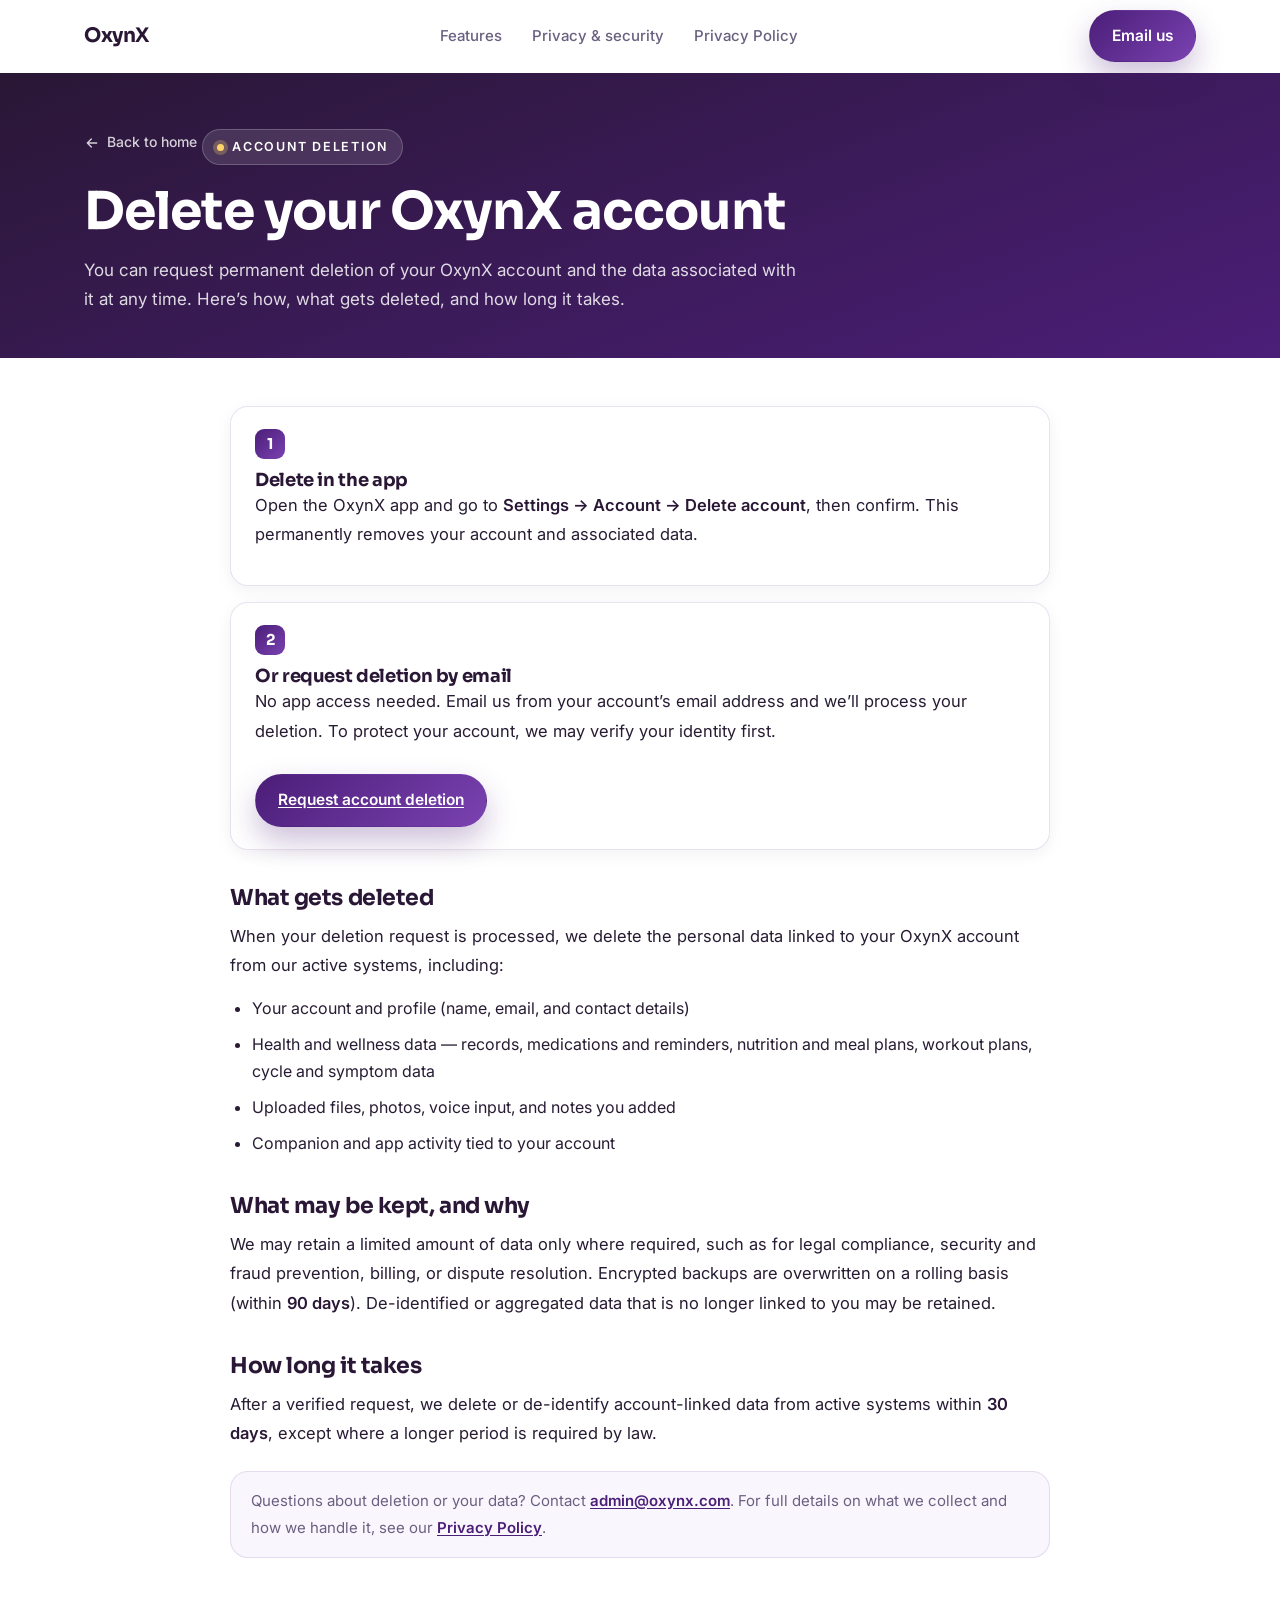
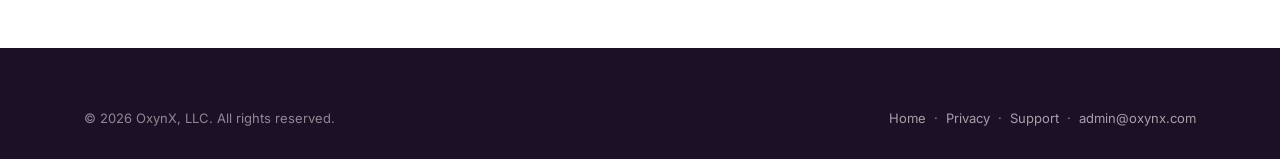
==== delete-account/index.html @ b90e47a6 "Add dedicated /delete-account/ page for Play Store account-deletion requirement Standalone, deletion" ====
<!DOCTYPE html>
<html lang="en">
<head>
  <meta charset="utf-8" />
  <meta name="viewport" content="width=device-width, initial-scale=1" />
  <title>Delete your account — OxynX</title>
  <meta name="description" content="How to request permanent deletion of your OxynX account and associated data, what is deleted, what may be retained, and how long it takes." />
  <meta name="theme-color" content="#291735" />
  <link rel="canonical" href="https://oxynx.com/delete-account/" />
  <link rel="icon" href="../favicon.svg" type="image/svg+xml" />
  <link rel="preconnect" href="https://fonts.googleapis.com" />
  <link rel="preconnect" href="https://fonts.gstatic.com" crossorigin />
  <link href="https://fonts.googleapis.com/css2?family=Inter:wght@400;500;600;700&family=Sora:wght@600;700;800&display=swap" rel="stylesheet" />
  <style>
  :root {
    --ink: #1c1026; --deep: #291735; --accent: #4b1e78; --accent-2: #7a42b1; --gold: #ffd56b; --gold-soft: #fff3bf;
    --bg: #ffffff; --bg-soft: #faf6fe; --bg-tint: #f3ecfb; --surface: #ffffff;
    --text: #271c33; --muted: #6a6080; --line: rgba(74,30,120,0.12); --line-strong: rgba(74,30,120,0.22);
    --radius: 18px; --shadow-sm: 0 4px 16px rgba(41,23,53,0.06); --shadow: 0 18px 44px rgba(41,23,53,0.10);
    --maxw: 1160px;
    --font-sans: "Inter", -apple-system, BlinkMacSystemFont, "Segoe UI", Roboto, Helvetica, Arial, sans-serif;
    --font-display: "Sora", var(--font-sans);
  }
  * { box-sizing: border-box; }
  html { scroll-behavior: smooth; -webkit-text-size-adjust: 100%; }
  body { margin: 0; font-family: var(--font-sans); color: var(--text); background: var(--bg); line-height: 1.6; font-size: 17px; -webkit-font-smoothing: antialiased; overflow-x: hidden; }
  a { color: var(--accent); text-decoration: none; }
  a:hover { color: var(--accent-2); }
  h1, h2, h3, h4 { font-family: var(--font-display); color: var(--deep); line-height: 1.1; letter-spacing: -0.02em; margin: 0; font-weight: 700; }
  .container { width: 100%; max-width: var(--maxw); margin: 0 auto; padding: 0 24px; }
  .eyebrow { display: inline-flex; align-items: center; gap: 8px; font-size: 12.5px; font-weight: 600; letter-spacing: 0.14em; text-transform: uppercase; color: var(--accent); background: var(--bg-tint); border: 1px solid var(--line); padding: 7px 14px; border-radius: 999px; }
  .eyebrow .dot { width: 7px; height: 7px; border-radius: 999px; background: var(--gold); box-shadow: 0 0 0 4px rgba(255,213,107,0.25); }
  .btn { display: inline-flex; align-items: center; gap: 9px; font-family: var(--font-sans); font-weight: 600; font-size: 15.5px; padding: 13px 22px; border-radius: 999px; border: 1px solid transparent; cursor: pointer; transition: transform .18s ease, box-shadow .18s ease; white-space: nowrap; }
  .btn--primary { background: linear-gradient(135deg, var(--accent) 0%, var(--accent-2) 100%); color: #fff; box-shadow: 0 14px 30px rgba(75,30,120,0.28); }
  .btn--primary:hover { transform: translateY(-2px); color: #fff; box-shadow: 0 20px 38px rgba(75,30,120,0.34); }

  .nav { position: sticky; top: 0; z-index: 60; backdrop-filter: saturate(180%) blur(14px); background: rgba(255,255,255,0.74); border-bottom: 1px solid transparent; transition: border-color .2s ease, box-shadow .2s ease; }
  .nav.is-stuck { border-color: var(--line); box-shadow: 0 6px 24px rgba(41,23,53,0.06); }
  .nav__inner { display: flex; align-items: center; justify-content: space-between; height: 72px; }
  .brand { display: inline-flex; align-items: center; gap: 11px; font-family: var(--font-display); font-weight: 700; font-size: 20px; color: var(--deep); letter-spacing: -0.02em; }
  .brand:hover { color: var(--deep); }
  .nav__links { display: flex; align-items: center; gap: 30px; }
  .nav__links a { color: var(--muted); font-weight: 500; font-size: 15px; }
  .nav__links a:hover { color: var(--deep); }
  .nav__cta { display: flex; align-items: center; gap: 12px; }
  .nav__toggle { display: none; background: none; border: 1px solid var(--line-strong); border-radius: 12px; width: 42px; height: 42px; align-items: center; justify-content: center; cursor: pointer; }
  .nav__toggle svg { width: 22px; height: 22px; color: var(--deep); }

  .legal-hero { background: linear-gradient(160deg, var(--deep), var(--accent)); color: #fff; padding: 56px 0 44px; }
  .legal-hero .eyebrow { background: rgba(255,255,255,0.12); color: #fff; border-color: rgba(255,255,255,0.2); }
  .legal-hero h1 { color: #fff; font-size: clamp(34px, 5vw, 52px); margin: 18px 0 0; }
  .legal-hero p { color: rgba(255,255,255,0.84); margin: 16px 0 0; max-width: 720px; font-size: 17px; line-height: 1.7; }
  .legal-hero .back { display: inline-flex; align-items: center; gap: 7px; color: rgba(255,255,255,0.8); font-size: 14px; font-weight: 500; margin-bottom: 4px; }
  .legal-hero .back svg { width: 16px; height: 16px; }

  .wrap { padding: 48px 0 90px; background: var(--bg); }
  .doc { max-width: 820px; margin: 0 auto; }
  .steps { display: grid; gap: 16px; margin: 0 0 34px; }
  .step { background: var(--surface); border: 1px solid var(--line); border-radius: var(--radius); padding: 22px 24px; box-shadow: var(--shadow-sm); }
  .step .k { display: inline-flex; align-items: center; justify-content: center; width: 30px; height: 30px; border-radius: 9px; background: linear-gradient(135deg, var(--accent), var(--accent-2)); color: #fff; font-family: var(--font-display); font-weight: 700; font-size: 15px; margin-bottom: 12px; }
  .step h3 { font-size: 18px; }
  .step p { color: var(--text); margin: 8px 0 0; font-size: 16px; line-height: 1.7; }
  .step .btn { margin-top: 14px; }
  .doc h2 { font-size: 22px; color: var(--deep); margin: 36px 0 12px; }
  .doc p { color: var(--text); margin: 0 0 14px; font-size: 16.5px; line-height: 1.78; }
  .doc ul { margin: 0 0 18px; padding-left: 22px; }
  .doc li { margin-bottom: 9px; line-height: 1.7; font-size: 16px; }
  .doc strong { color: var(--deep); font-weight: 600; }
  .doc a { font-weight: 600; text-decoration: underline; text-underline-offset: 2px; }
  .note { background: var(--bg-soft); border: 1px solid var(--line); border-radius: var(--radius); padding: 16px 20px; margin-top: 22px; }
  .note p { margin: 0; font-size: 15px; color: var(--muted); }

  .footer { background: var(--ink); color: rgba(255,255,255,0.7); padding: 60px 0 30px; }
  .footer__bottom { display: flex; flex-wrap: wrap; justify-content: space-between; gap: 12px; font-size: 13px; color: rgba(255,255,255,0.5); }
  .footer__bottom a { color: rgba(255,255,255,0.6); }
  .footer__bottom a:hover { color: var(--gold-soft); }

  @media (max-width: 760px) {
    .container { padding: 0 18px; }
    .nav__links { display: none; }
    .nav__toggle { display: inline-flex; }
    .nav.open .nav__links { display: flex; flex-direction: column; gap: 0; position: absolute; top: 72px; left: 0; right: 0; background: rgba(255,255,255,0.98); border-bottom: 1px solid var(--line); padding: 8px 18px 16px; box-shadow: var(--shadow); }
    .nav.open .nav__links a { padding: 13px 2px; font-size: 17px; }
    .nav__cta .btn--primary { padding: 10px 15px; font-size: 14px; }
    .brand { font-size: 18px; }
    .legal-hero { padding: 40px 0 32px; }
    .wrap { padding: 34px 0 72px; }
    .doc h2 { font-size: 20px; }
    .doc p { font-size: 16px; }
    .step .btn { width: 100%; justify-content: center; }
  }
  </style>
</head>
<body>
  <header class="nav" id="nav">
    <div class="container nav__inner">
      <a class="brand" href="../" aria-label="OxynX home">OxynX</a>
      <nav class="nav__links" aria-label="Primary">
        <a href="../#features">Features</a>
        <a href="../#security">Privacy &amp; security</a>
        <a href="../privacy/">Privacy Policy</a>
      </nav>
      <div class="nav__cta">
        <a class="btn btn--primary" href="mailto:admin@oxynx.com?subject=Delete%20my%20account">Email us</a>
        <button class="nav__toggle" id="navToggle" aria-label="Menu" aria-expanded="false">
          <svg viewBox="0 0 24 24" fill="none" stroke="currentColor" stroke-width="2" stroke-linecap="round"><path d="M4 7h16M4 12h16M4 17h16"/></svg>
        </button>
      </div>
    </div>
  </header>

  <section class="legal-hero">
    <div class="container">
      <a class="back" href="../"><svg viewBox="0 0 24 24" fill="none" stroke="currentColor" stroke-width="2" stroke-linecap="round" stroke-linejoin="round"><path d="M19 12H5M11 18l-6-6 6-6"/></svg>Back to home</a>
      <span class="eyebrow"><span class="dot"></span>Account deletion</span>
      <h1>Delete your OxynX account</h1>
      <p>You can request permanent deletion of your OxynX account and the data associated with it at any time. Here’s how, what gets deleted, and how long it takes.</p>
    </div>
  </section>

  <div class="wrap">
    <div class="container">
      <article class="doc">
        <div class="steps">
          <div class="step">
            <span class="k">1</span>
            <h3>Delete in the app</h3>
            <p>Open the OxynX app and go to <strong>Settings → Account → Delete account</strong>, then confirm. This permanently removes your account and associated data.</p>
          </div>
          <div class="step">
            <span class="k">2</span>
            <h3>Or request deletion by email</h3>
            <p>No app access needed. Email us from your account’s email address and we’ll process your deletion. To protect your account, we may verify your identity first.</p>
            <a class="btn btn--primary" href="mailto:admin@oxynx.com?subject=Delete%20my%20account&amp;body=Please%20delete%20my%20OxynX%20account%20and%20associated%20data.%20My%20account%20email%20is%3A%20">Request account deletion</a>
          </div>
        </div>

        <h2>What gets deleted</h2>
        <p>When your deletion request is processed, we delete the personal data linked to your OxynX account from our active systems, including:</p>
        <ul>
          <li>Your account and profile (name, email, and contact details)</li>
          <li>Health and wellness data — records, medications and reminders, nutrition and meal plans, workout plans, cycle and symptom data</li>
          <li>Uploaded files, photos, voice input, and notes you added</li>
          <li>Companion and app activity tied to your account</li>
        </ul>

        <h2>What may be kept, and why</h2>
        <p>We may retain a limited amount of data only where required, such as for legal compliance, security and fraud prevention, billing, or dispute resolution. Encrypted backups are overwritten on a rolling basis (within <strong>90 days</strong>). De-identified or aggregated data that is no longer linked to you may be retained.</p>

        <h2>How long it takes</h2>
        <p>After a verified request, we delete or de-identify account-linked data from active systems within <strong>30 days</strong>, except where a longer period is required by law.</p>

        <div class="note">
          <p>Questions about deletion or your data? Contact <a href="mailto:admin@oxynx.com?subject=Account%20Deletion%20Question">admin@oxynx.com</a>. For full details on what we collect and how we handle it, see our <a href="../privacy/">Privacy Policy</a>.</p>
        </div>
      </article>
    </div>
  </div>

  <footer class="footer">
    <div class="container">
      <div class="footer__bottom">
        <div>© <span id="year">2026</span> OxynX, LLC. All rights reserved.</div>
        <div><a href="../">Home</a> &nbsp;·&nbsp; <a href="../privacy/">Privacy</a> &nbsp;·&nbsp; <a href="../support/">Support</a> &nbsp;·&nbsp; <a href="mailto:admin@oxynx.com">admin@oxynx.com</a></div>
      </div>
    </div>
  </footer>

  <script>
  (function () {
    "use strict";
    document.querySelectorAll("#year").forEach(function (el) { el.textContent = new Date().getFullYear(); });
    var nav = document.getElementById("nav");
    if (nav) {
      var onScroll = function () { nav.classList.toggle("is-stuck", window.scrollY > 8); };
      onScroll();
      window.addEventListener("scroll", onScroll, { passive: true });
    }
    var toggle = document.getElementById("navToggle");
    if (toggle && nav) {
      toggle.addEventListener("click", function () {
        var open = nav.classList.toggle("open");
        toggle.setAttribute("aria-expanded", open ? "true" : "false");
      });
    }
  })();
  </script>
</body>
</html>
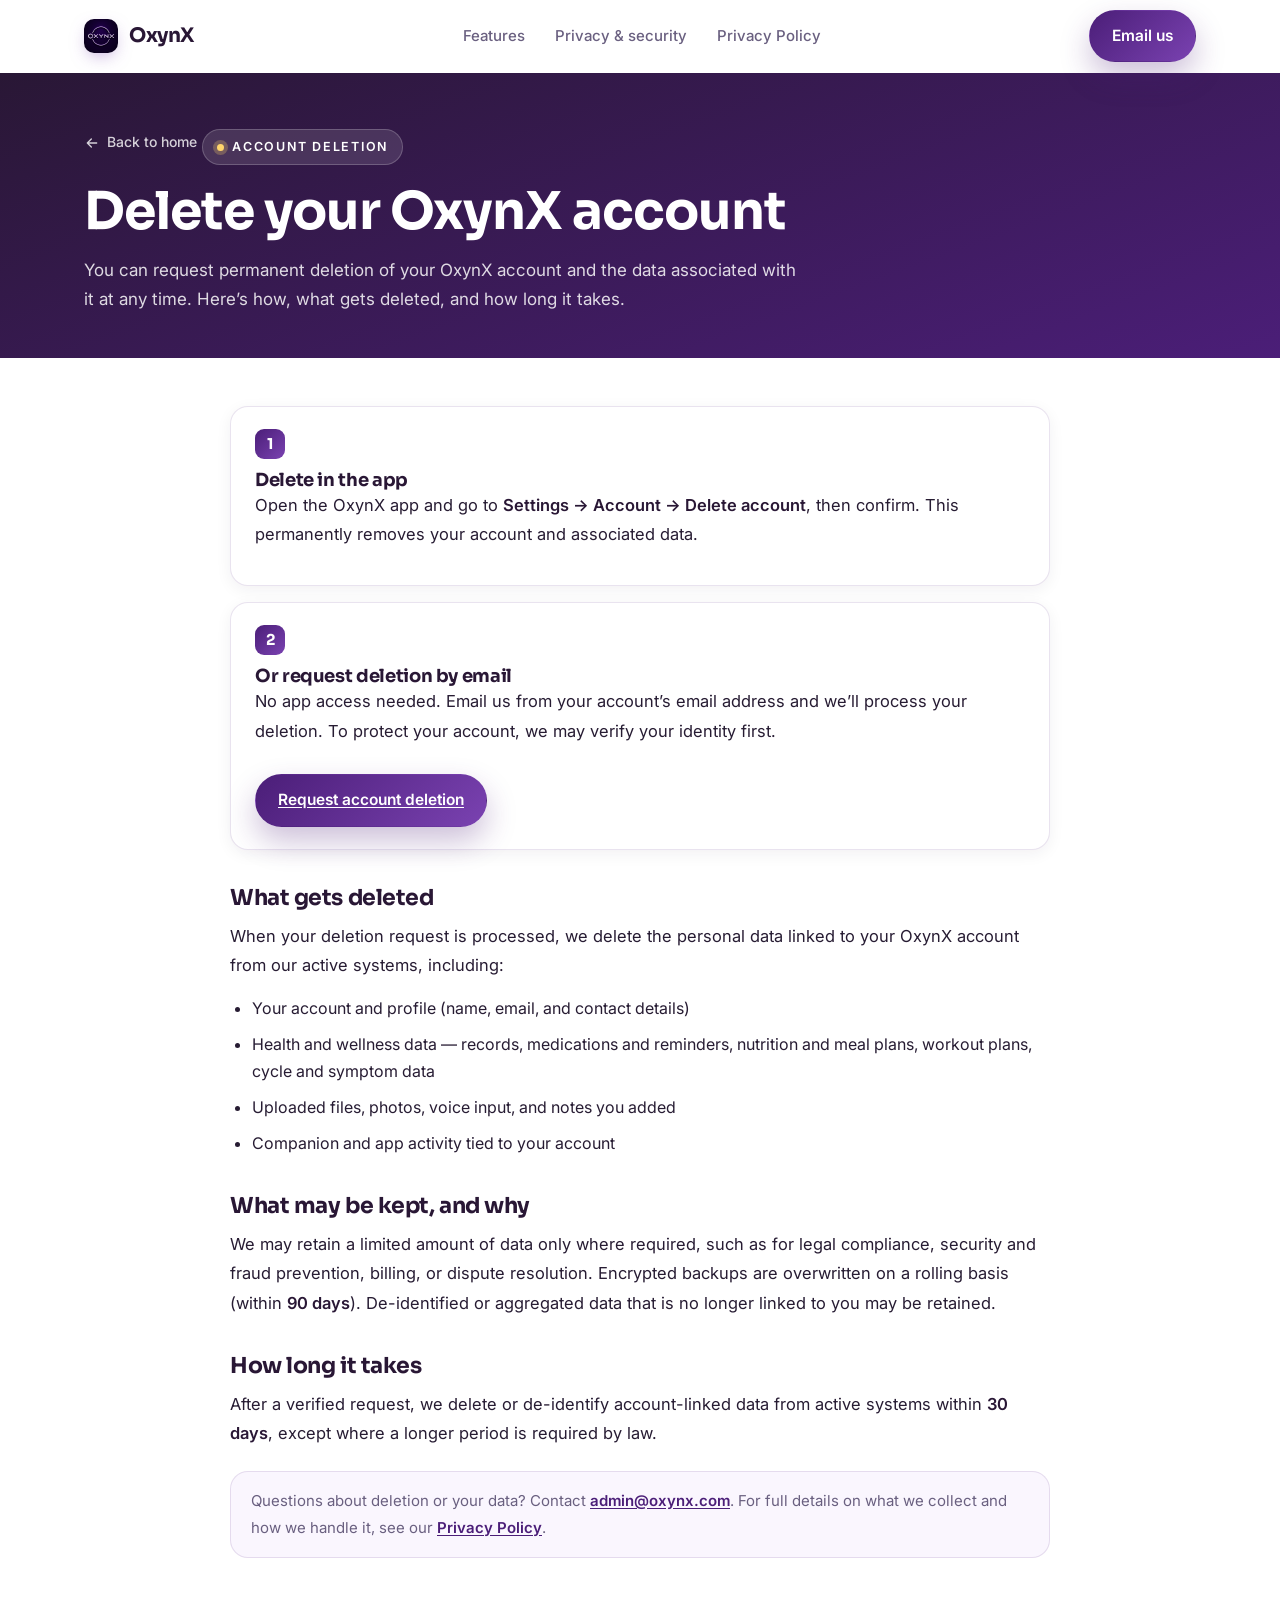
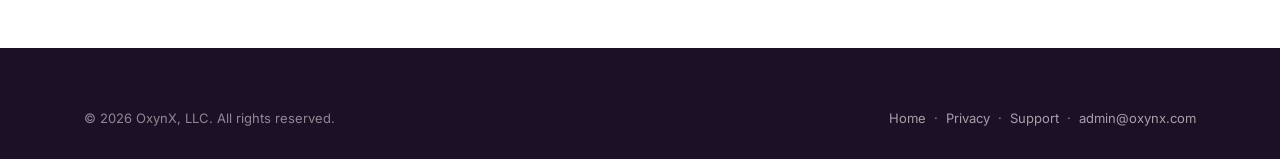
==== commit 1b9e832c: "New homepage: React redesign with an explorable app phone - Homepage rebuilt from the new design (Re" ====
--- a/delete-account/index.html
+++ b/delete-account/index.html
@@ -2,12 +2,32 @@
 <html lang="en">
 <head>
   <meta charset="utf-8" />
+  <!-- Google tag (gtag.js) — GA4 -->
+  <script async src="https://www.googletagmanager.com/gtag/js?id=G-YJ0913E5GP"></script>
+  <script>
+    window.dataLayer = window.dataLayer || [];
+    function gtag(){dataLayer.push(arguments);}
+    gtag('js', new Date());
+    gtag('config', 'G-YJ0913E5GP');
+  </script>
   <meta name="viewport" content="width=device-width, initial-scale=1" />
   <title>Delete your account — OxynX</title>
   <meta name="description" content="How to request permanent deletion of your OxynX account and associated data, what is deleted, what may be retained, and how long it takes." />
   <meta name="theme-color" content="#291735" />
   <link rel="canonical" href="https://oxynx.com/delete-account/" />
-  <link rel="icon" href="../favicon.svg" type="image/svg+xml" />
+  <meta property="og:type" content="website" />
+  <meta property="og:site_name" content="OxynX" />
+  <meta property="og:locale" content="en_US" />
+  <meta property="og:title" content="Delete your account — OxynX" />
+  <meta property="og:description" content="How to request permanent deletion of your OxynX account and associated data, what is deleted, what may be retained, and how long it takes." />
+  <meta property="og:url" content="https://oxynx.com/delete-account/" />
+  <meta property="og:image" content="https://oxynx.com/og-image.png" />
+  <meta name="twitter:card" content="summary_large_image" />
+  <meta name="twitter:title" content="Delete your account — OxynX" />
+  <meta name="twitter:description" content="How to request permanent deletion of your OxynX account and associated data, what is deleted, what may be retained, and how long it takes." />
+  <meta name="twitter:image" content="https://oxynx.com/og-image.png" />
+  <link rel="icon" href="../favicon-32.png" type="image/png" sizes="32x32" />
+  <link rel="apple-touch-icon" href="../apple-touch-icon.png" />
   <link rel="preconnect" href="https://fonts.googleapis.com" />
   <link rel="preconnect" href="https://fonts.gstatic.com" crossorigin />
   <link href="https://fonts.googleapis.com/css2?family=Inter:wght@400;500;600;700&family=Sora:wght@600;700;800&display=swap" rel="stylesheet" />
@@ -39,6 +59,9 @@
   .nav__inner { display: flex; align-items: center; justify-content: space-between; height: 72px; }
   .brand { display: inline-flex; align-items: center; gap: 11px; font-family: var(--font-display); font-weight: 700; font-size: 20px; color: var(--deep); letter-spacing: -0.02em; }
   .brand:hover { color: var(--deep); }
+  .brand__logo { width: 34px; height: 34px; flex: 0 0 auto; border-radius: 10px; box-shadow: 0 6px 18px -6px rgba(122, 66, 177, 0.6); transition: transform .3s ease; }
+  .brand:hover .brand__logo { transform: scale(1.05); }
+  @media (max-width: 359px) { .brand { gap: 8px; } .brand__logo { width: 30px; height: 30px; border-radius: 9px; } }
   .nav__links { display: flex; align-items: center; gap: 30px; }
   .nav__links a { color: var(--muted); font-weight: 500; font-size: 15px; }
   .nav__links a:hover { color: var(--deep); }
@@ -89,15 +112,66 @@
     .doc p { font-size: 16px; }
     .step .btn { width: 100%; justify-content: center; }
   }
+
+  /* ---------- mobile "get the app" bar (phones & tablets only; driven by the #oxbar script) ---------- */
+  .oxbar {
+    position: fixed; left: 0; right: 0; z-index: 55;
+    bottom: 12px; bottom: max(12px, env(safe-area-inset-bottom));
+    padding: 0 12px;
+    opacity: 0; visibility: hidden; transform: translateY(140%);
+    pointer-events: none;
+    transition: transform .5s cubic-bezier(.2,.7,.2,1), opacity .5s cubic-bezier(.2,.7,.2,1), visibility 0s linear .5s;
+  }
+  .oxbar.is-shown { opacity: 1; visibility: visible; transform: none; transition-delay: 0s; }
+  .oxbar__card {
+    display: flex; align-items: center; gap: 12px;
+    max-width: 448px; margin: 0 auto; padding: 10px 12px 10px 10px;
+    border-radius: 26px; background: rgba(255, 255, 255, 0.95);
+    -webkit-backdrop-filter: saturate(180%) blur(24px); backdrop-filter: saturate(180%) blur(24px);
+    box-shadow: 0 18px 50px -12px rgba(11, 6, 17, 0.45), 0 0 0 1px rgba(20, 10, 29, 0.08);
+    font-family: "Inter", -apple-system, BlinkMacSystemFont, "Segoe UI", Roboto, Helvetica, Arial, sans-serif;
+  }
+  .oxbar.is-shown .oxbar__card { pointer-events: auto; }
+  .oxbar__logo { display: block; width: 56px; height: 56px; flex: 0 0 auto; border-radius: 14px; box-shadow: 0 4px 12px -4px rgba(41, 23, 53, 0.5); }
+  .oxbar__text { flex: 1 1 auto; min-width: 0; }
+  .oxbar__title, .oxbar__sub, .oxbar__store { margin: 0; white-space: nowrap; overflow: hidden; text-overflow: ellipsis; }
+  .oxbar__title { font-family: "Sora", "Inter", sans-serif; font-size: 15.5px; font-weight: 600; line-height: 1.25; letter-spacing: -0.02em; color: #140a1d; }
+  .oxbar__sub { font-size: 12.5px; line-height: 1.4; color: rgba(20, 10, 29, 0.6); }
+  .oxbar__store { margin-top: 2px; font-size: 11.5px; font-weight: 500; line-height: 1.4; color: rgba(20, 10, 29, 0.75); }
+  .oxbar__store svg { display: inline-block; width: 12px; height: 12px; margin-right: 4px; vertical-align: -1.5px; }
+  .oxbar__cta {
+    flex: 0 0 auto; display: inline-flex; align-items: center;
+    padding: 12px 20px; border-radius: 999px;
+    background: #140a1d; color: #fff;
+    font-size: 14px; font-weight: 600; line-height: 1.2; text-decoration: none; white-space: nowrap;
+    transition: background .2s ease, transform .15s ease;
+  }
+  .oxbar__cta:hover { background: #3b2150; color: #fff; }
+  .oxbar__cta:active { transform: scale(.95); }
+  .oxbar__cta:focus-visible { outline: 2px solid #7a42b1; outline-offset: 2px; }
+  @media (prefers-reduced-motion: reduce) {
+    .oxbar { transform: none; transition: opacity .3s ease, visibility 0s linear .3s; }
+    .oxbar.is-shown { transition-delay: 0s; }
+    .oxbar__cta { transition: none; }
+  }
+  @media (max-width: 369.98px) {
+    .oxbar__card { gap: 10px; }
+    .oxbar__logo { width: 44px; height: 44px; border-radius: 12px; }
+    .oxbar__title { font-size: 14.5px; }
+    .oxbar__sub, .oxbar__free { display: none; }
+    .oxbar__store { font-size: 11px; }
+    .oxbar__cta { padding: 11px 14px; font-size: 13.5px; }
+  }
+  @media print { .oxbar { display: none !important; } }
   </style>
 </head>
 <body>
   <header class="nav" id="nav">
     <div class="container nav__inner">
-      <a class="brand" href="../" aria-label="OxynX home">OxynX</a>
+      <a class="brand" href="../" aria-label="OxynX home"><img class="brand__logo" src="../assets/oxynx-logo.png" alt="" width="34" height="34" />OxynX</a>
       <nav class="nav__links" aria-label="Primary">
         <a href="../#features">Features</a>
-        <a href="../#security">Privacy &amp; security</a>
+        <a href="../#privacy">Privacy &amp; security</a>
         <a href="../privacy/">Privacy Policy</a>
       </nav>
       <div class="nav__cta">
@@ -185,5 +259,82 @@
     }
   })();
   </script>
+
+  <!-- Mobile "get the app" bar: phones & tablets only. The script below picks the visitor's store
+       (App Store on iPhone/iPad, Google Play on Android) and never shows it on desktop. -->
+  <div class="oxbar" id="oxbar" hidden>
+    <div class="oxbar__card">
+      <img class="oxbar__logo" src="../assets/oxynx-logo.png" alt="" width="56" height="56" decoding="async" />
+      <div class="oxbar__text">
+        <p class="oxbar__title">OxynX Health</p>
+        <p class="oxbar__sub">All-in-one health app</p>
+        <p class="oxbar__store"><span data-store="ios"><svg viewBox="0 0 24 24" fill="currentColor" aria-hidden="true"><path d="M16.37 12.62c-.02-2.3 1.88-3.4 1.96-3.46-1.07-1.56-2.73-1.78-3.32-1.8-1.41-.14-2.76.83-3.47.83-.72 0-1.82-.81-2.99-.79-1.54.02-2.96.9-3.75 2.27-1.6 2.78-.41 6.89 1.15 9.14.76 1.1 1.67 2.34 2.86 2.3 1.15-.05 1.58-.74 2.97-.74 1.38 0 1.78.74 2.99.72 1.24-.02 2.02-1.12 2.77-2.23.87-1.28 1.23-2.52 1.25-2.58-.03-.01-2.4-.92-2.42-3.66zM14.1 5.86c.63-.77 1.06-1.83.94-2.89-.91.04-2.02.61-2.67 1.37-.58.67-1.1 1.76-.96 2.8 1.02.08 2.06-.52 2.69-1.28z"/></svg><span class="oxbar__free">Free on the </span>App Store</span><span data-store="android"><svg viewBox="0 0 24 24" aria-hidden="true"><path d="M4.2 2.6 13.6 12l-9.4 9.4c-.4-.2-.7-.7-.7-1.3V3.9c0-.6.3-1.1.7-1.3z" fill="#34d3a0"/><path d="m16.7 8.9-3.1 3.1-9.4-9.4c.3-.2.8-.2 1.2 0l11.3 6.3z" fill="#ffd56b"/><path d="m16.7 15.1-11.3 6.3c-.4.2-.9.2-1.2 0l9.4-9.4 3.1 3.1z" fill="#ff7a9c"/><path d="m20.2 10.9c.8.5.8 1.7 0 2.2l-3.5 2-3.1-3.1 3.1-3.1 3.5 2z" fill="#7cc4ff"/></svg><span class="oxbar__free">Free on </span>Google Play</span></p>
+      </div>
+      <a class="oxbar__cta" href="https://apps.apple.com/us/app/oxynx-health/id6758890598" target="_blank" rel="noreferrer" tabindex="-1">Download</a>
+    </div>
+  </div>
+  <script>
+  (function () {
+    "use strict";
+    var bar = document.getElementById("oxbar");
+    if (!bar) return;
+    var ua = navigator.userAgent || "";
+    var platform = /android/i.test(ua) ? "android"
+      : (/iphone|ipad|ipod/i.test(ua) || (/macintosh/i.test(ua) && (navigator.maxTouchPoints || 0) > 1)) ? "ios"
+      : "other";
+    if (platform === "other") return; // desktop: never rendered
+
+    var ios = platform === "ios";
+    var cta = bar.querySelector(".oxbar__cta");
+    cta.href = ios ? "https://apps.apple.com/us/app/oxynx-health/id6758890598" : "https://play.google.com/store/apps/details?id=com.oxynx.oxynx";
+    cta.setAttribute("aria-label", ios ? "Download OxynX Health on the App Store" : "Download OxynX Health on Google Play");
+    var otherStore = bar.querySelector('[data-store]:not([data-store="' + platform + '"])');
+    if (otherStore) otherStore.parentNode.removeChild(otherStore);
+    cta.addEventListener("click", function () {
+      if (typeof window.gtag === "function") window.gtag("event", "download_click", { platform: platform, placement: "mobile_bar" });
+    });
+    bar.hidden = false;
+
+    var TOP = 160;          // "past the top area" on these pages (no hero store buttons)
+    var shown = false, nearFooter = false, anchorY = window.scrollY, dir = 1, idle;
+    var roomToScroll = function () { return document.documentElement.scrollHeight - window.innerHeight > TOP + 40; };
+    var pastTop = function () { return window.scrollY > TOP || !roomToScroll(); };
+    var render = function () {
+      var visible = shown && !nearFooter;
+      bar.classList.toggle("is-shown", visible);
+      if (visible) bar.removeAttribute("aria-hidden"); else bar.setAttribute("aria-hidden", "true");
+      cta.tabIndex = visible ? 0 : -1;
+      if ("inert" in bar) bar.inert = !visible;
+    };
+    var set = function (v) { if (v !== shown) { shown = v; render(); } };
+    // Reading pause: bring it back once the page has been still for a moment.
+    var rest = function () {
+      clearTimeout(idle);
+      idle = setTimeout(function () { if (pastTop()) set(true); }, 1200);
+    };
+    window.addEventListener("scroll", function () {
+      var y = window.scrollY;
+      clearTimeout(idle);
+      if (!pastTop()) { set(false); anchorY = y; return; }
+      // Measure from where the current scroll direction started, so slow scrolls count too.
+      var d = y >= anchorY ? 1 : -1;
+      if (d !== dir) { dir = d; anchorY = y; }
+      if (anchorY - y > 24) { set(true); anchorY = y; }        // scrolling up: show
+      else if (y - anchorY > 24) { set(false); anchorY = y; }  // scrolling down: tuck away
+      rest();
+    }, { passive: true });
+    // Keep the footer (and its links) clear: hide while it is on screen.
+    var footer = document.querySelector("footer");
+    if (footer && "IntersectionObserver" in window) {
+      new IntersectionObserver(function (entries) {
+        nearFooter = entries[0].isIntersecting;
+        render();
+      }).observe(footer);
+    }
+    render();
+    // Already past the top (restored scroll), or a short page with nothing to scroll past (e.g. 404).
+    if (pastTop()) rest();
+  })();
+  </script>
 </body>
 </html>
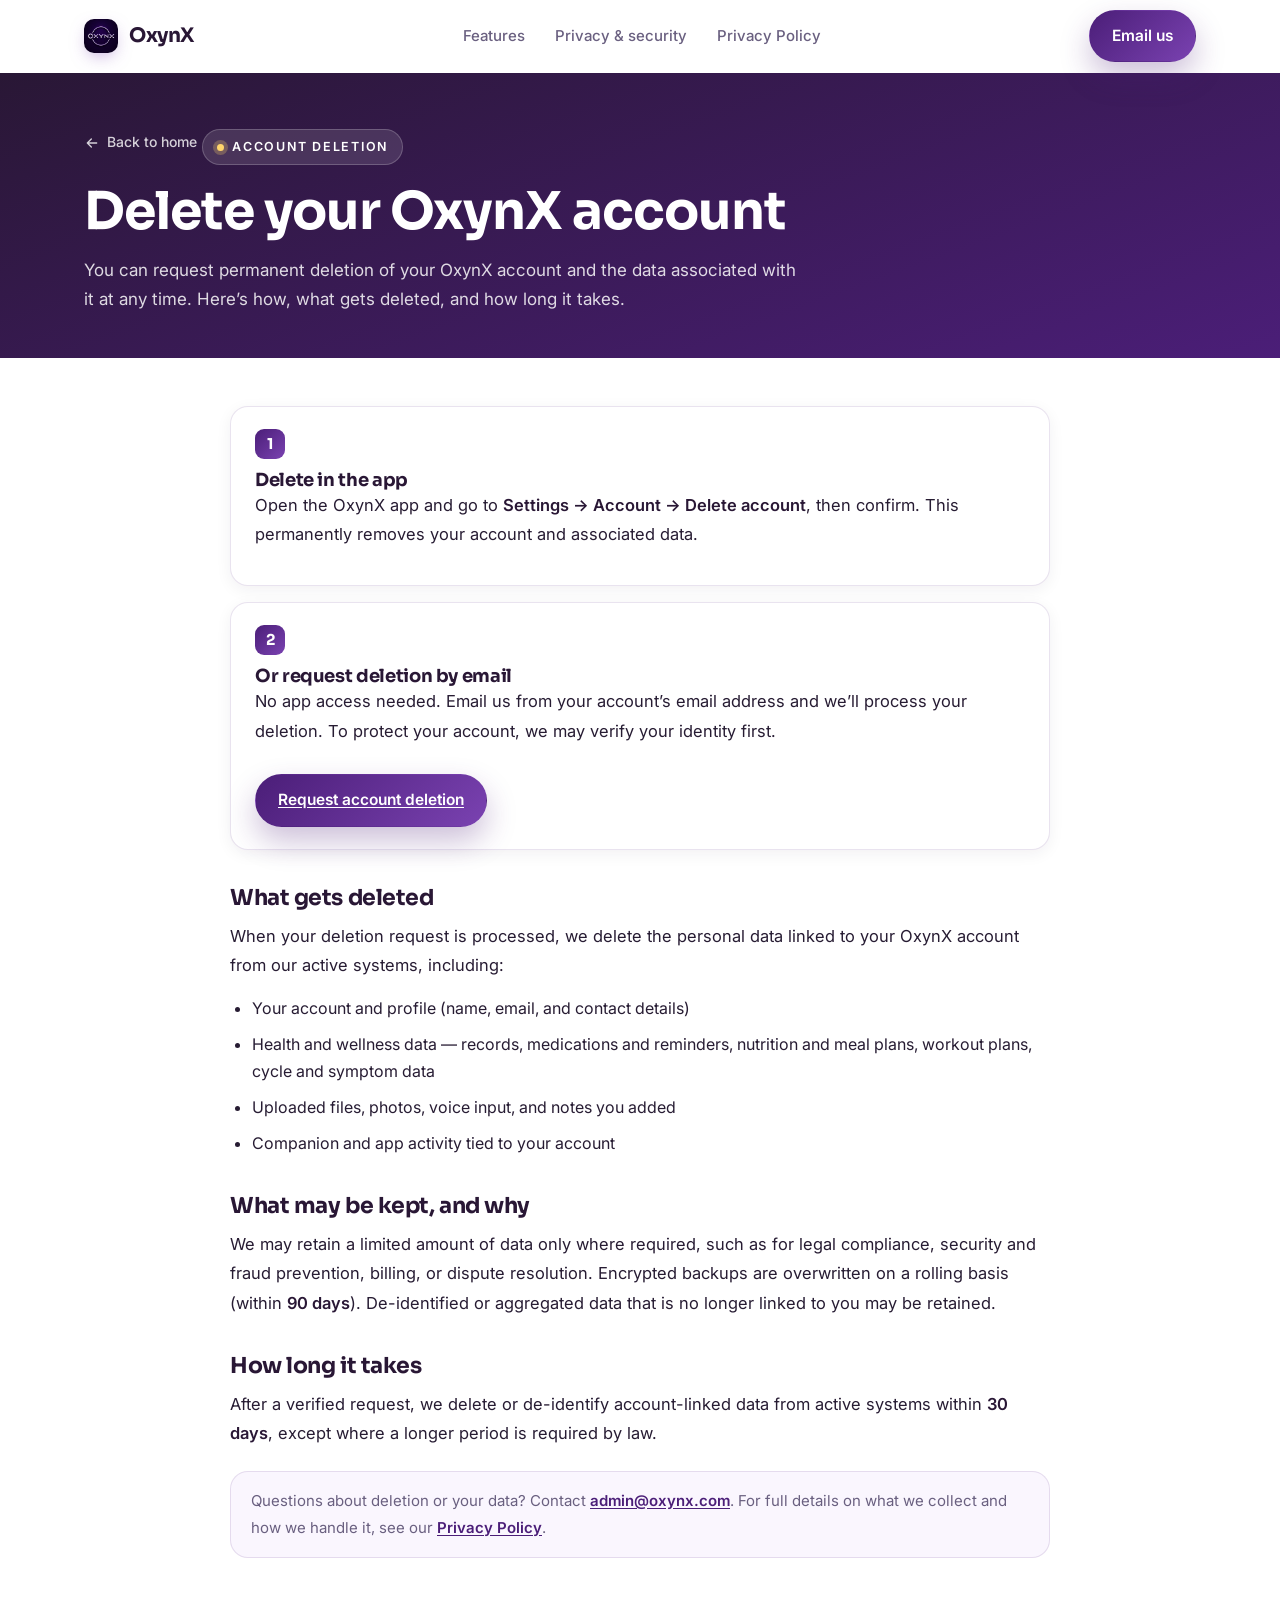
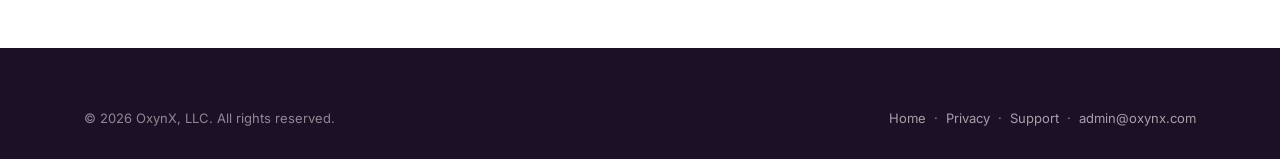
==== commit 853775fd: "Homepage: much faster on phones Lighthouse mobile (throttled): score 55 -> 94-97, first/largest pain" ====
--- a/delete-account/index.html
+++ b/delete-account/index.html
@@ -168,7 +168,7 @@
 <body>
   <header class="nav" id="nav">
     <div class="container nav__inner">
-      <a class="brand" href="../" aria-label="OxynX home"><img class="brand__logo" src="../assets/oxynx-logo.png" alt="" width="34" height="34" />OxynX</a>
+      <a class="brand" href="../" aria-label="OxynX home"><img class="brand__logo" src="../assets/oxynx-logo.jpg" alt="" width="34" height="34" />OxynX</a>
       <nav class="nav__links" aria-label="Primary">
         <a href="../#features">Features</a>
         <a href="../#privacy">Privacy &amp; security</a>
@@ -264,7 +264,7 @@
        (App Store on iPhone/iPad, Google Play on Android) and never shows it on desktop. -->
   <div class="oxbar" id="oxbar" hidden>
     <div class="oxbar__card">
-      <img class="oxbar__logo" src="../assets/oxynx-logo.png" alt="" width="56" height="56" decoding="async" />
+      <img class="oxbar__logo" src="../assets/oxynx-logo.jpg" alt="" width="56" height="56" decoding="async" />
       <div class="oxbar__text">
         <p class="oxbar__title">OxynX Health</p>
         <p class="oxbar__sub">All-in-one health app</p>
